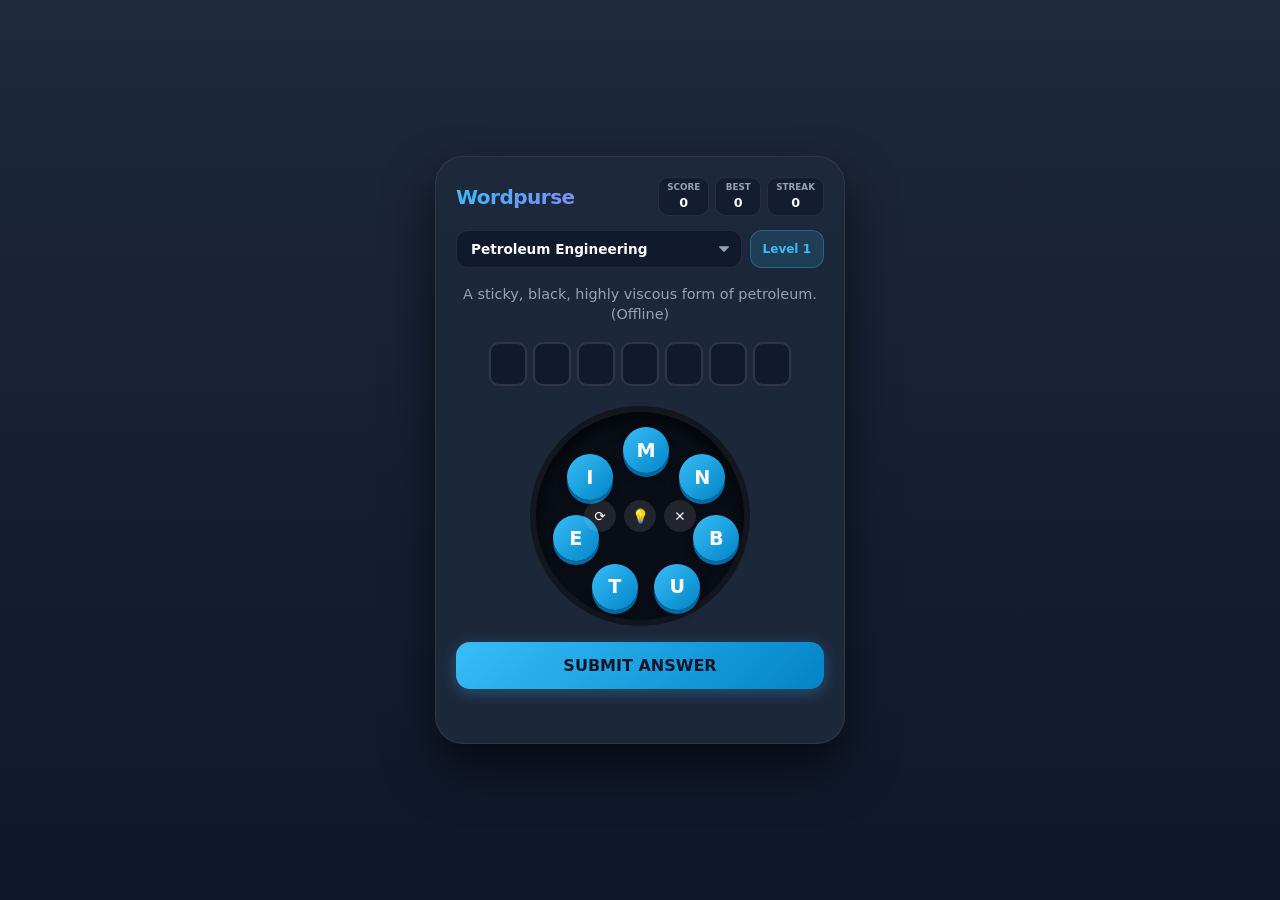
==== index.html @ a7ed368b "update" ====
<!DOCTYPE html>
<html lang="en">
<head>
    <meta charset="UTF-8">
    <meta name="viewport" content="width=device-width, initial-scale=1.0">
    <title>Wordpurse - Mobile Word Puzzle</title>
    <link rel="stylesheet" href="style.css">
</head>
<body>

    <div class="game-container">
        <!-- Header -->
        <header>
            <div class="brand">Wordpurse</div>
            <div class="stats-group">
                <div class="stat-box">
                    <span class="stat-label">Score</span>
                    <span id="scoreVal" class="stat-value">0</span>
                </div>
                <div class="stat-box">
                    <span class="stat-label">Best</span>
                    <span id="highScoreVal" class="stat-value">0</span>
                </div>
                <div class="stat-box">
                    <span class="stat-label">Streak</span>
                    <span id="streakVal" class="stat-value">0</span>
                </div>
            </div>
        </header>

        <!-- Category & Level Info -->
        <div class="toolbar">
            <select id="categorySelect">
                <option value="Petroleum Engineering">Petroleum Engineering</option>
                <option value="Challenging English Vocabulary">Challenging English Vocabulary</option>
            </select>
            <div class="level-badge" id="levelBadge">Level 1</div>
        </div>

        <!-- Loader -->
        <div class="loader-overlay" id="loader">
            <div class="spinner"></div>
            <p>Crafting puzzle...</p>
        </div>

        <!-- Main Game Card -->
        <div class="game-card" id="gameCard">
            <div class="clue-box" id="clueText">Loading clue...</div>

            <!-- Answer Slots -->
            <div class="answer-slots" id="answerSlots"></div>

            <!-- Circular Letter Wheel Area -->
            <div class="wheel-container">
                <div class="letter-wheel" id="letterWheel"></div>
                <div class="wheel-controls">
                    <button class="control-btn shuffle-btn" id="shuffleBtn" title="Shuffle">⟳</button>
                    <button class="control-btn hint-btn" id="hintBtn" title="Hint (-5 pts)">💡</button>
                    <button class="control-btn clear-btn" id="clearBtn" title="Clear">✕</button>
                </div>
            </div>

            <!-- Submit Button -->
            <button class="submit-btn" id="submitBtn">SUBMIT ANSWER</button>

            <div class="feedback" id="feedbackText"></div>
        </div>
    </div>

    <!-- Win Celebration Modal -->
    <div class="modal-overlay" id="winModal">
        <div class="modal-card">
            <h2>Brilliant! 🎉</h2>
            <p id="winMessage">You cracked the puzzle!</p>
            <div class="modal-stats">
                <span>Reward: <strong id="rewardVal">+15 pts</strong></span>
            </div>
            <button class="submit-btn" id="nextPuzzleBtn">NEXT PUZZLE</button>
        </div>
    </div>

    <script src="script.js"></script>
    <script>
  if ('serviceWorker' in navigator) {
    window.addEventListener('load', () => {
      navigator.serviceWorker.register('./sw.js')
        .then((reg) => console.log('Service Worker registered! Scope:', reg.scope))
        .catch((err) => console.error('Service Worker registration failed:', err));
    });
  }
</script>

</body>
</html>
---- style.css ----
:root {
    --bg-gradient: linear-gradient(180deg, #1e293b 0%, #0f172a 100%);
    --card-bg: rgba(30, 41, 59, 0.95);
    --border-color: rgba(255, 255, 255, 0.08);
    --tile-bg: linear-gradient(135deg, #38bdf8 0%, #0284c7 100%);
    --tile-shadow: #0369a1;
    --wheel-bg: #090d16;
    --accent: #38bdf8;
    --text-main: #f8fafc;
    --text-muted: #94a3b8;
    --success: #22c55e;
    --error: #ef4444;
}

* {
    box-sizing: border-box;
    margin: 0;
    padding: 0;
    font-family: 'Segoe UI', system-ui, -apple-system, sans-serif;
    -webkit-tap-highlight-color: transparent;
}

body {
    background: var(--bg-gradient);
    color: var(--text-main);
    min-height: 100vh;
    display: flex;
    align-items: center;
    justify-content: center;
    padding: 16px;
}

.game-container {
    width: 100%;
    max-width: 410px;
    background: var(--card-bg);
    border: 1px solid var(--border-color);
    border-radius: 28px;
    padding: 20px;
    box-shadow: 0 25px 50px rgba(0, 0, 0, 0.6);
}

header {
    display: flex;
    justify-content: space-between;
    align-items: center;
    margin-bottom: 14px;
}

.brand {
    font-size: 1.25rem;
    font-weight: 900;
    background: linear-gradient(135deg, #38bdf8, #818cf8);
    -webkit-background-clip: text;
    -webkit-text-fill-color: transparent;
    letter-spacing: -0.5px;
}

.stats-group {
    display: flex;
    gap: 6px;
}

.stat-box {
    background: rgba(15, 23, 42, 0.6);
    border: 1px solid var(--border-color);
    padding: 4px 8px;
    border-radius: 10px;
    text-align: center;
    min-width: 46px;
}

.stat-label {
    display: block;
    font-size: 0.55rem;
    color: var(--text-muted);
    text-transform: uppercase;
    font-weight: 700;
}

.stat-value {
    font-size: 0.8rem;
    font-weight: 800;
    color: var(--text-main);
}

.toolbar {
    display: flex;
    gap: 8px;
    margin-bottom: 16px;
}

select {
    flex: 1;
    padding: 10px 14px;
    background: rgba(15, 23, 42, 0.8);
    border: 1px solid var(--border-color);
    border-radius: 12px;
    color: var(--text-main);
    font-size: 0.85rem;
    font-weight: 600;
    outline: none;
    appearance: none;
    background-image: url("data:image/svg+xml;charset=US-ASCII,%3Csvg%20xmlns%3D%22http%3A%2F%2Fwww.w3.org%2F2000%2Fsvg%22%20width%3D%22292.358%22%20height%3D%22292.358%22%3E%3Cpath%20fill%3D%22%2394a3b8%22%20d%3D%22M287%2069.4a17.6%2017.6%200%200%200-13-5.4H18.4c-5%200-9.3%201.8-12.9%205.4A17.6%2017.6%200%200%200%200%2082.2c0%205%201.8%209.3%205.4%2012.9l128%20127.9c3.6%203.6%207.8%205.4%2012.8%205.4s9.2-1.8%2012.8-5.4L287%2095c3.5-3.5%205.4-7.8%205.4-12.8%200-5-1.9-9.2-5.4-12.8z%22%2F%3E%3C%2Fsvg%3E");
    background-repeat: no-repeat;
    background-position: right 12px center;
    background-size: 10px;
}

.level-badge {
    background: rgba(56, 189, 248, 0.15);
    border: 1px solid rgba(56, 189, 248, 0.3);
    color: var(--accent);
    padding: 0 12px;
    border-radius: 12px;
    font-size: 0.75rem;
    font-weight: 800;
    display: flex;
    align-items: center;
}

.clue-box {
    font-size: 0.9rem;
    color: var(--text-muted);
    min-height: 42px;
    margin-bottom: 16px;
    line-height: 1.4;
    text-align: center;
}

.answer-slots {
    display: flex;
    justify-content: center;
    gap: 6px;
    margin-bottom: 20px;
    min-height: 44px;
    flex-wrap: wrap;
}

.slot {
    width: 38px;
    height: 44px;
    background: rgba(15, 23, 42, 0.8);
    border: 2px solid rgba(255, 255, 255, 0.12);
    border-radius: 10px;
    display: flex;
    align-items: center;
    justify-content: center;
    font-size: 1.2rem;
    font-weight: 900;
    color: var(--text-main);
    text-transform: uppercase;
}

.slot.filled {
    border-color: var(--accent);
    background: rgba(56, 189, 248, 0.15);
}

.slot.hinted {
    color: #facc15;
    border-color: #facc15;
    background: rgba(250, 204, 21, 0.15);
}

.wheel-container {
    position: relative;
    width: 220px;
    height: 220px;
    margin: 0 auto 16px auto;
    background: var(--wheel-bg);
    border-radius: 50%;
    border: 6px solid rgba(255, 255, 255, 0.04);
    box-shadow: inset 0 8px 16px rgba(0,0,0,0.6);
}

.letter-wheel {
    width: 100%;
    height: 100%;
    position: relative;
}

.wheel-tile {
    position: absolute;
    width: 46px;
    height: 46px;
    background: var(--tile-bg);
    border-radius: 50%;
    display: flex;
    align-items: center;
    justify-content: center;
    font-size: 1.2rem;
    font-weight: 900;
    color: white;
    cursor: pointer;
    box-shadow: 0 4px 0 var(--tile-shadow), 0 6px 10px rgba(0,0,0,0.3);
    user-select: none;
    transform: translate(-50%, -50%);
    transition: transform 0.1s, filter 0.2s;
    text-transform: uppercase;
}

.wheel-tile:active {
    transform: translate(-50%, -50%) scale(0.92);
}

.wheel-tile.used {
    filter: grayscale(80%) brightness(0.4);
    pointer-events: none;
    box-shadow: none;
}

.wheel-controls {
    position: absolute;
    top: 50%;
    left: 50%;
    transform: translate(-50%, -50%);
    display: flex;
    gap: 8px;
}

.control-btn {
    width: 32px;
    height: 32px;
    border-radius: 50%;
    border: none;
    background: rgba(255, 255, 255, 0.1);
    color: white;
    font-size: 0.85rem;
    cursor: pointer;
    display: flex;
    align-items: center;
    justify-content: center;
    transition: background 0.2s;
}

.control-btn:hover {
    background: rgba(255, 255, 255, 0.2);
}

.submit-btn {
    width: 100%;
    padding: 14px;
    background: linear-gradient(135deg, #38bdf8 0%, #0284c7 100%);
    color: #0f172a;
    border: none;
    border-radius: 14px;
    font-weight: 900;
    font-size: 1rem;
    cursor: pointer;
    box-shadow: 0 4px 15px rgba(56, 189, 248, 0.3);
    transition: transform 0.1s;
}

.submit-btn:active {
    transform: scale(0.97);
}

.feedback {
    margin-top: 12px;
    font-size: 0.9rem;
    min-height: 22px;
    font-weight: 700;
    text-align: center;
}

.feedback.success { color: var(--success); }
.feedback.error { color: var(--error); }

/* Win Modal */
.modal-overlay {
    display: none;
    position: fixed;
    top: 0; left: 0; width: 100%; height: 100%;
    background: rgba(0, 0, 0, 0.8);
    backdrop-filter: blur(5px);
    align-items: center;
    justify-content: center;
    z-index: 100;
    padding: 20px;
}

.modal-card {
    background: var(--card-bg);
    border: 1px solid var(--border-color);
    border-radius: 24px;
    padding: 28px;
    text-align: center;
    width: 100%;
    max-width: 340px;
    box-shadow: 0 20px 40px rgba(0,0,0,0.6);
}

.modal-card h2 {
    font-size: 1.5rem;
    color: var(--accent);
    margin-bottom: 8px;
}

.modal-card p {
    font-size: 0.95rem;
    color: var(--text-muted);
    margin-bottom: 20px;
}

.modal-stats {
    background: rgba(15, 23, 42, 0.6);
    padding: 10px;
    border-radius: 12px;
    margin-bottom: 20px;
    font-size: 0.9rem;
}

.loader-overlay {
    display: none;
    flex-direction: column;
    align-items: center;
    justify-content: center;
    padding: 30px 0;
}

.spinner {
    width: 32px;
    height: 32px;
    border: 3px solid rgba(255,255,255,0.1);
    border-top-color: var(--accent);
    border-radius: 50%;
    animation: spin 0.7s linear infinite;
    margin-bottom: 10px;
}

@keyframes spin {
    to { transform: rotate(360deg); }
}
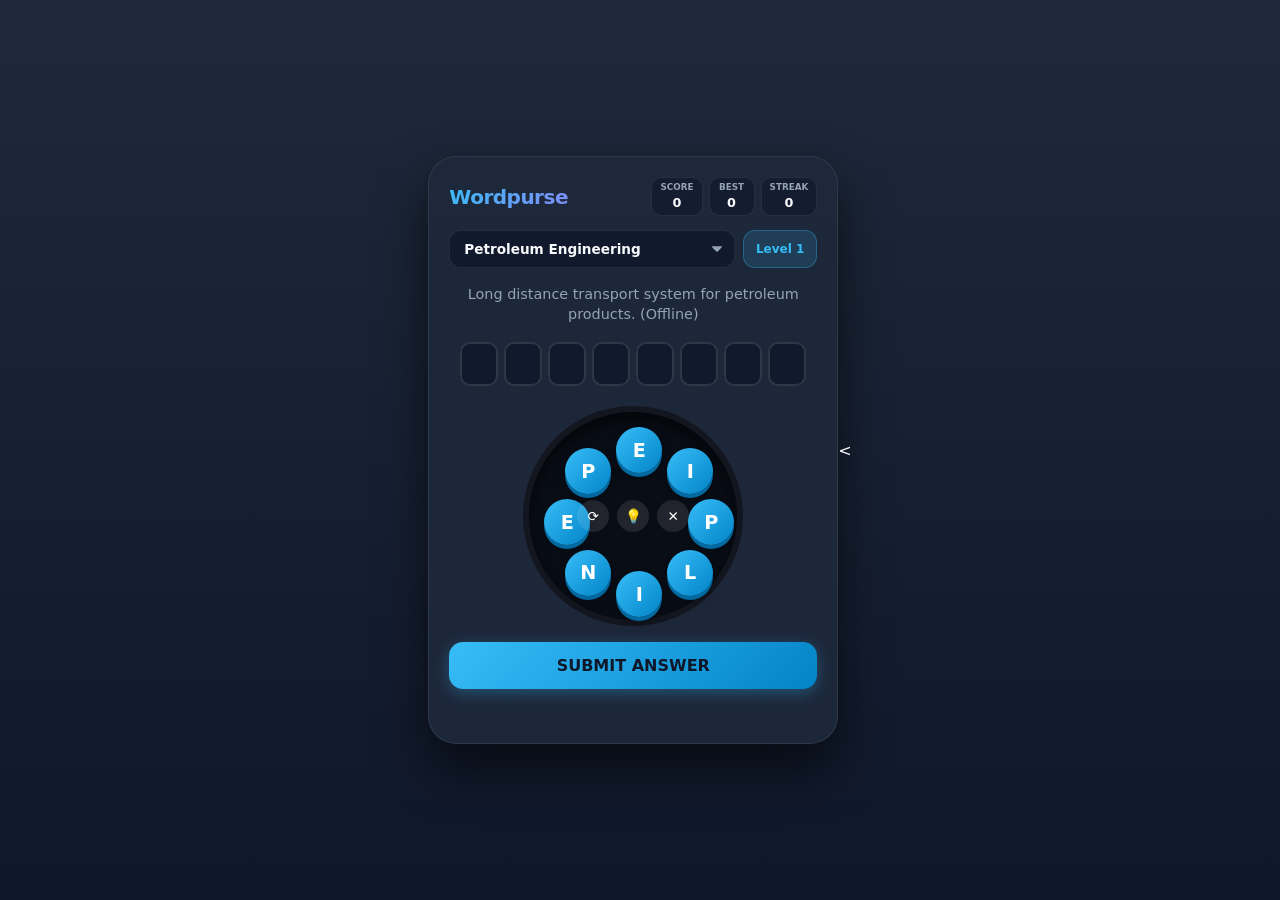
==== commit be09b863: "update index.html" ====
--- a/index.html
+++ b/index.html
@@ -92,3 +92,4 @@
 
 </body>
 </html>
+<
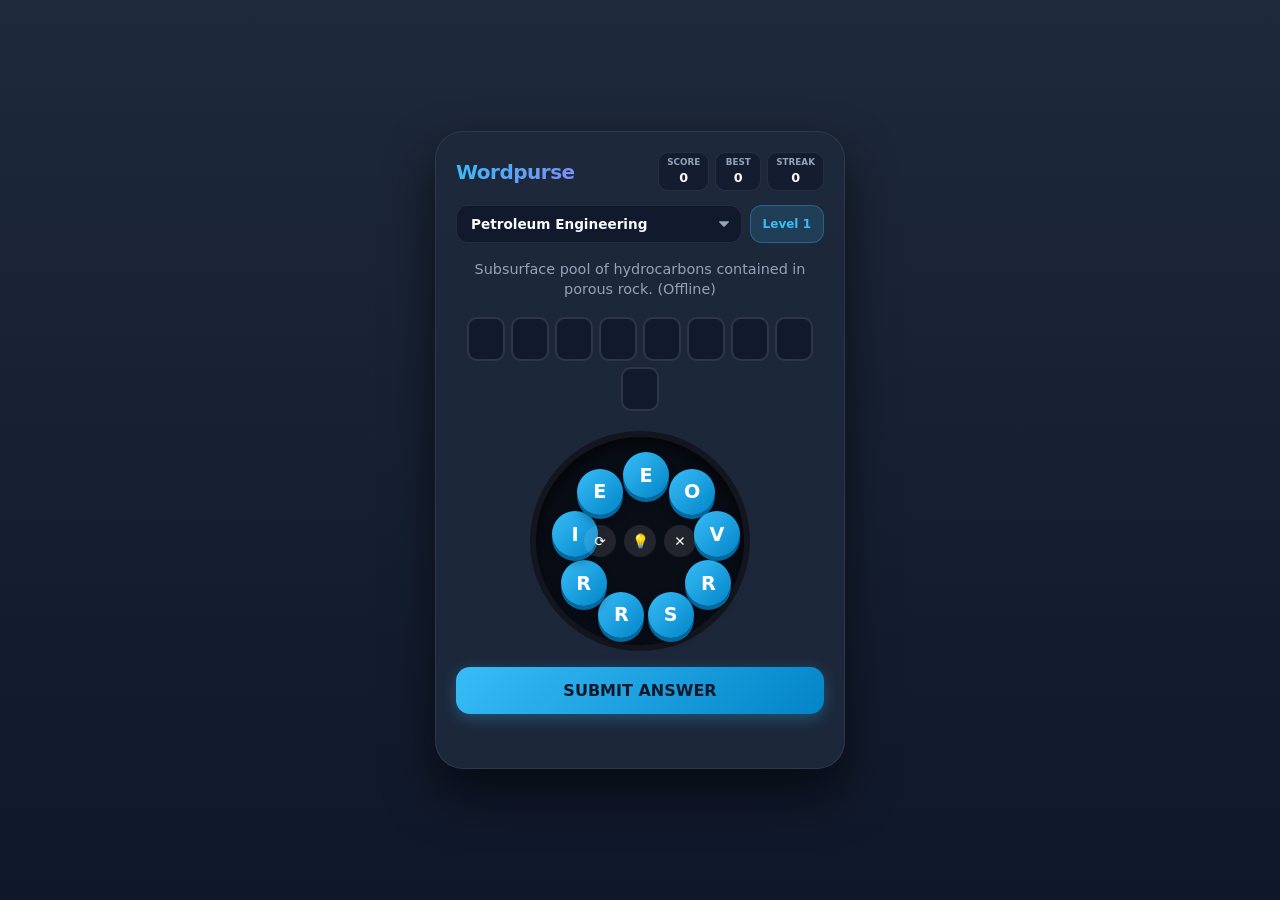
==== commit b39e4d5f: "update index.html" ====
--- a/index.html
+++ b/index.html
@@ -91,5 +91,4 @@
 </script>
 
 </body>
-</html>
-<+</html>
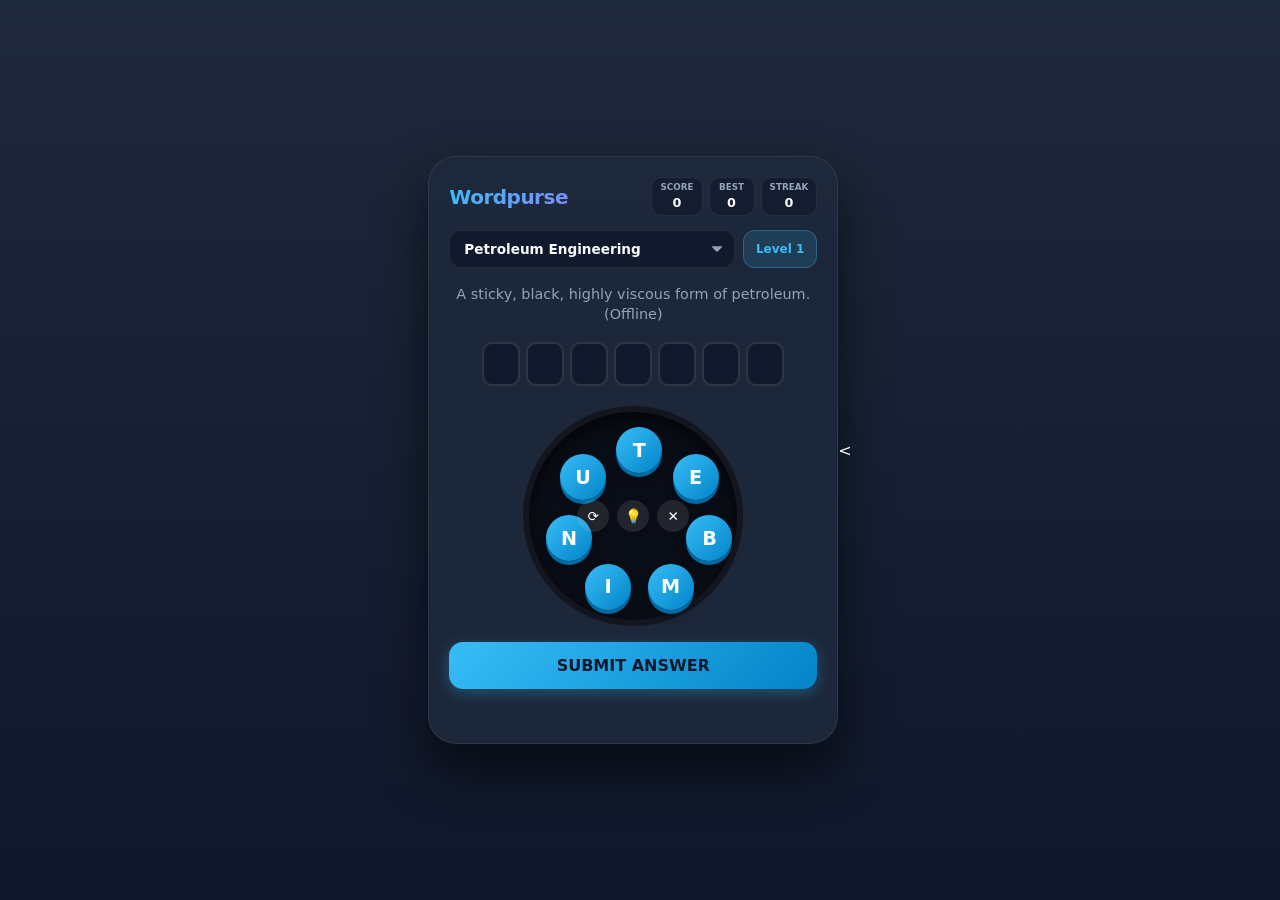
==== commit 7da041df: "update index.html" ====
--- a/index.html
+++ b/index.html
@@ -91,4 +91,5 @@
 </script>
 
 </body>
-</html>+</html>
+<
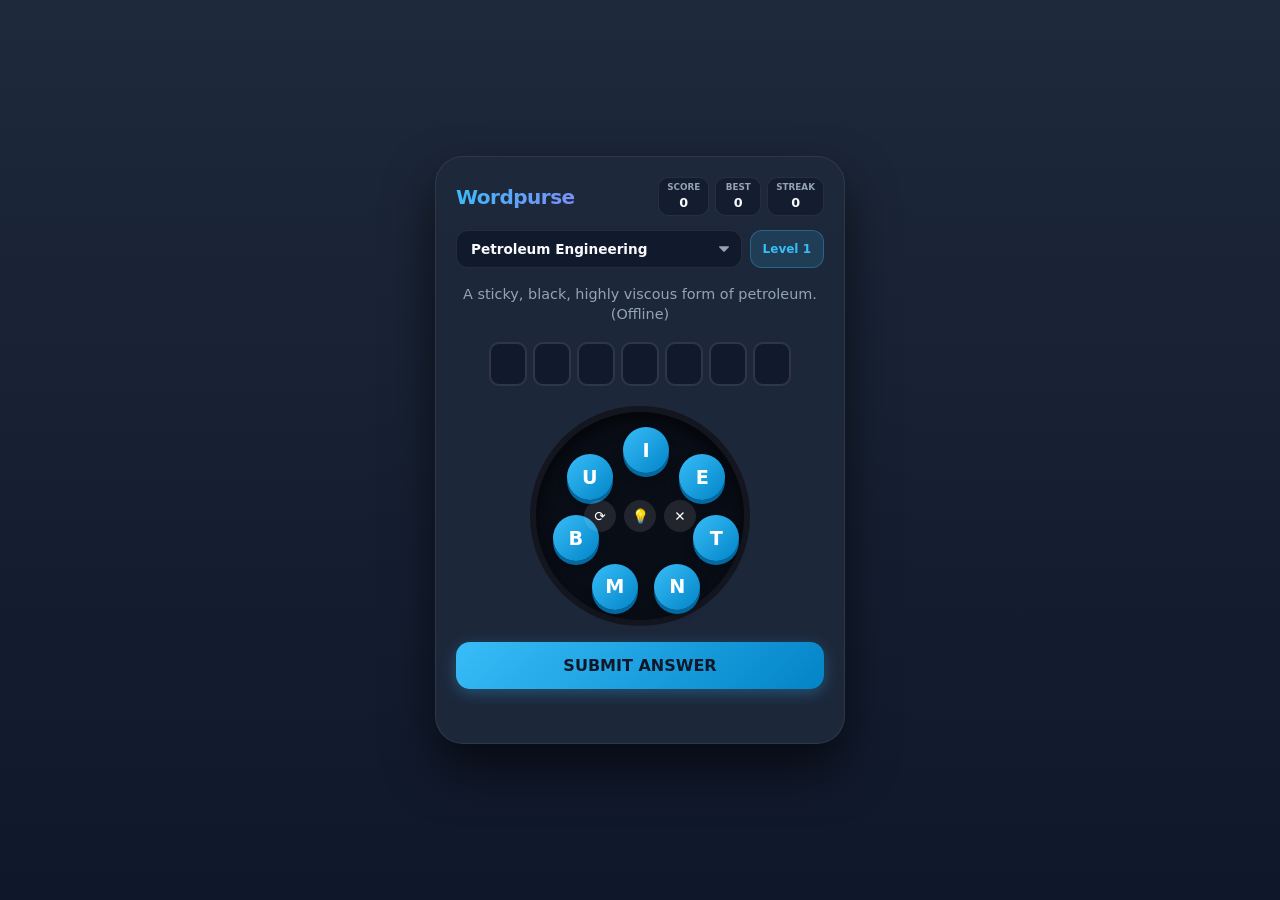
==== commit 2c04a78e: "update index.html" ====
--- a/index.html
+++ b/index.html
@@ -92,4 +92,3 @@
 
 </body>
 </html>
-<
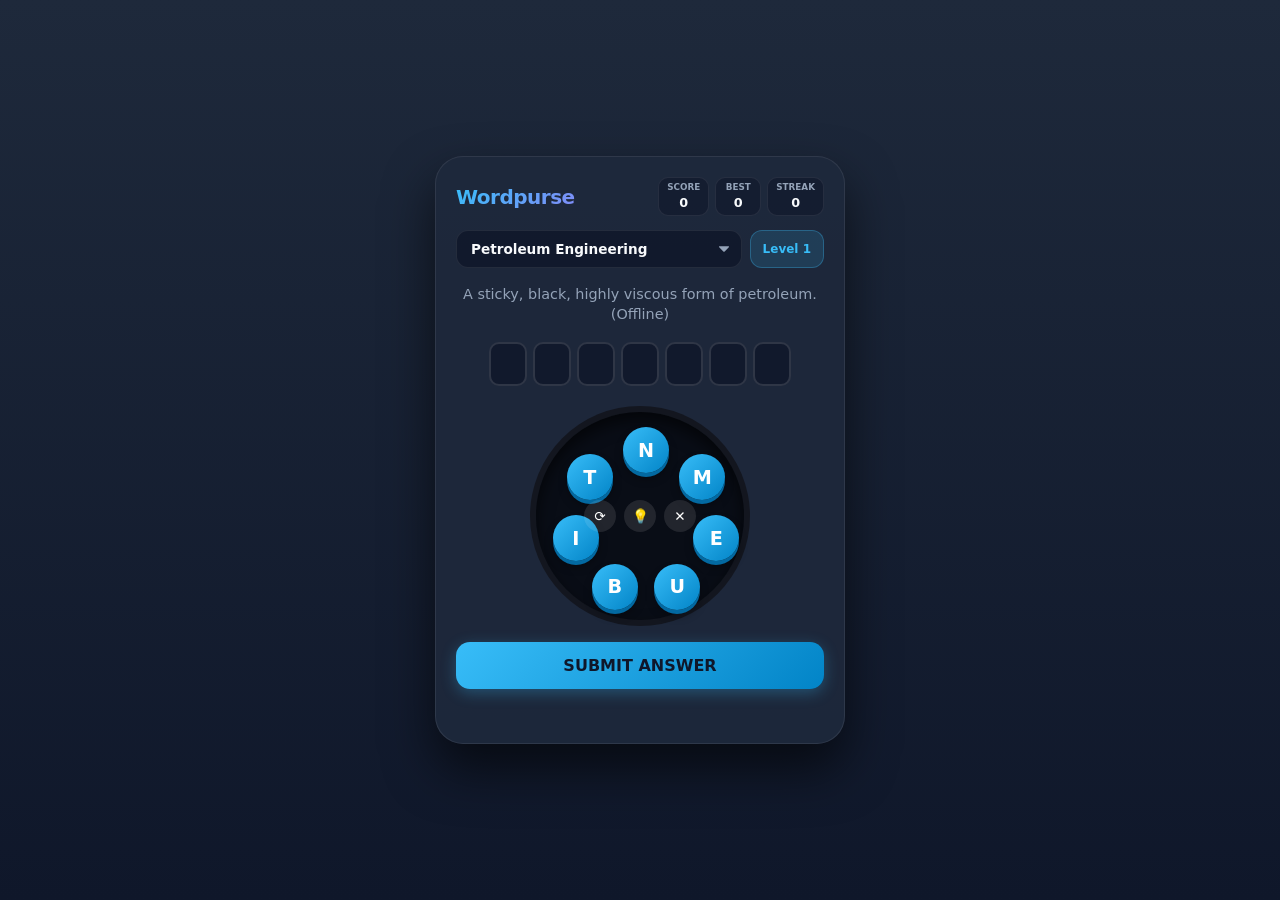
==== commit bedb5d52: "update index.html" ====
--- a/index.html
+++ b/index.html
@@ -5,6 +5,7 @@
     <meta name="viewport" content="width=device-width, initial-scale=1.0">
     <title>Wordpurse - Mobile Word Puzzle</title>
     <link rel="stylesheet" href="style.css">
+    <link rel="manifest" href="./manifest.json">
 </head>
 <body>
 
